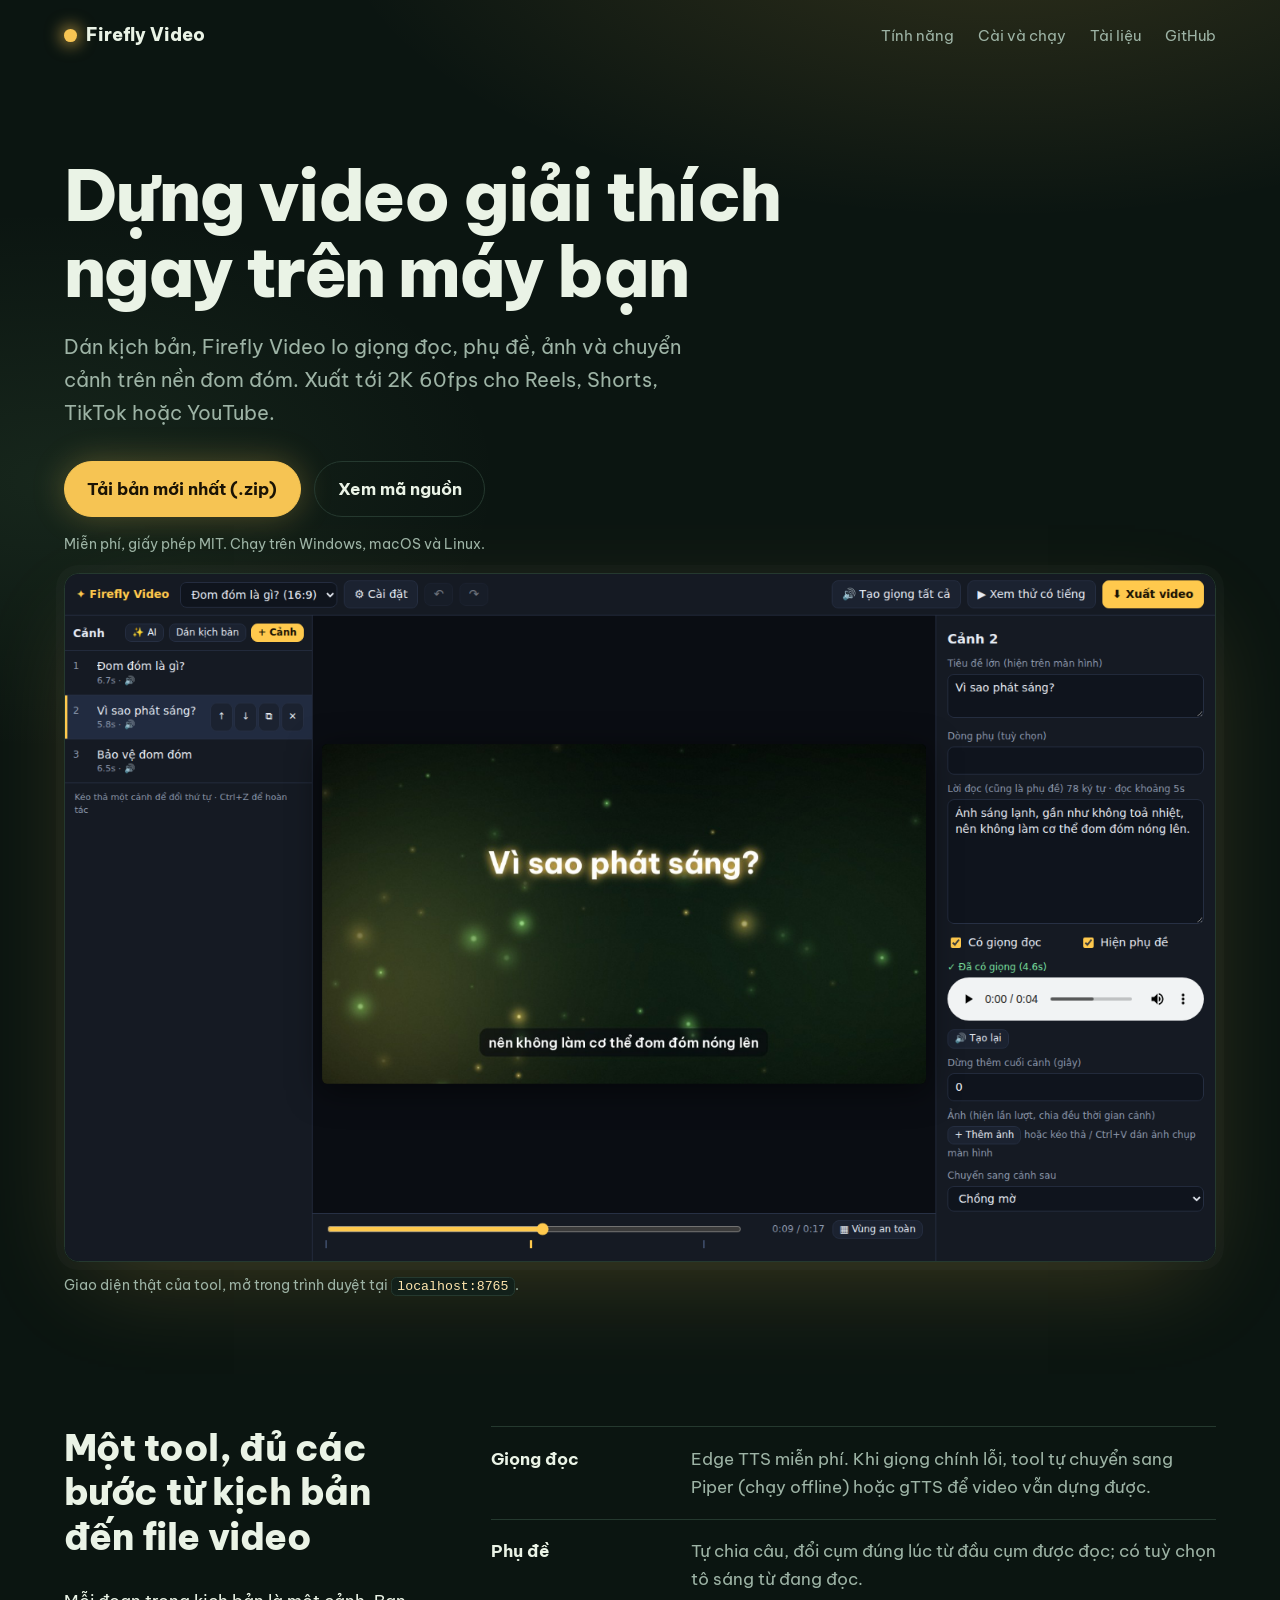
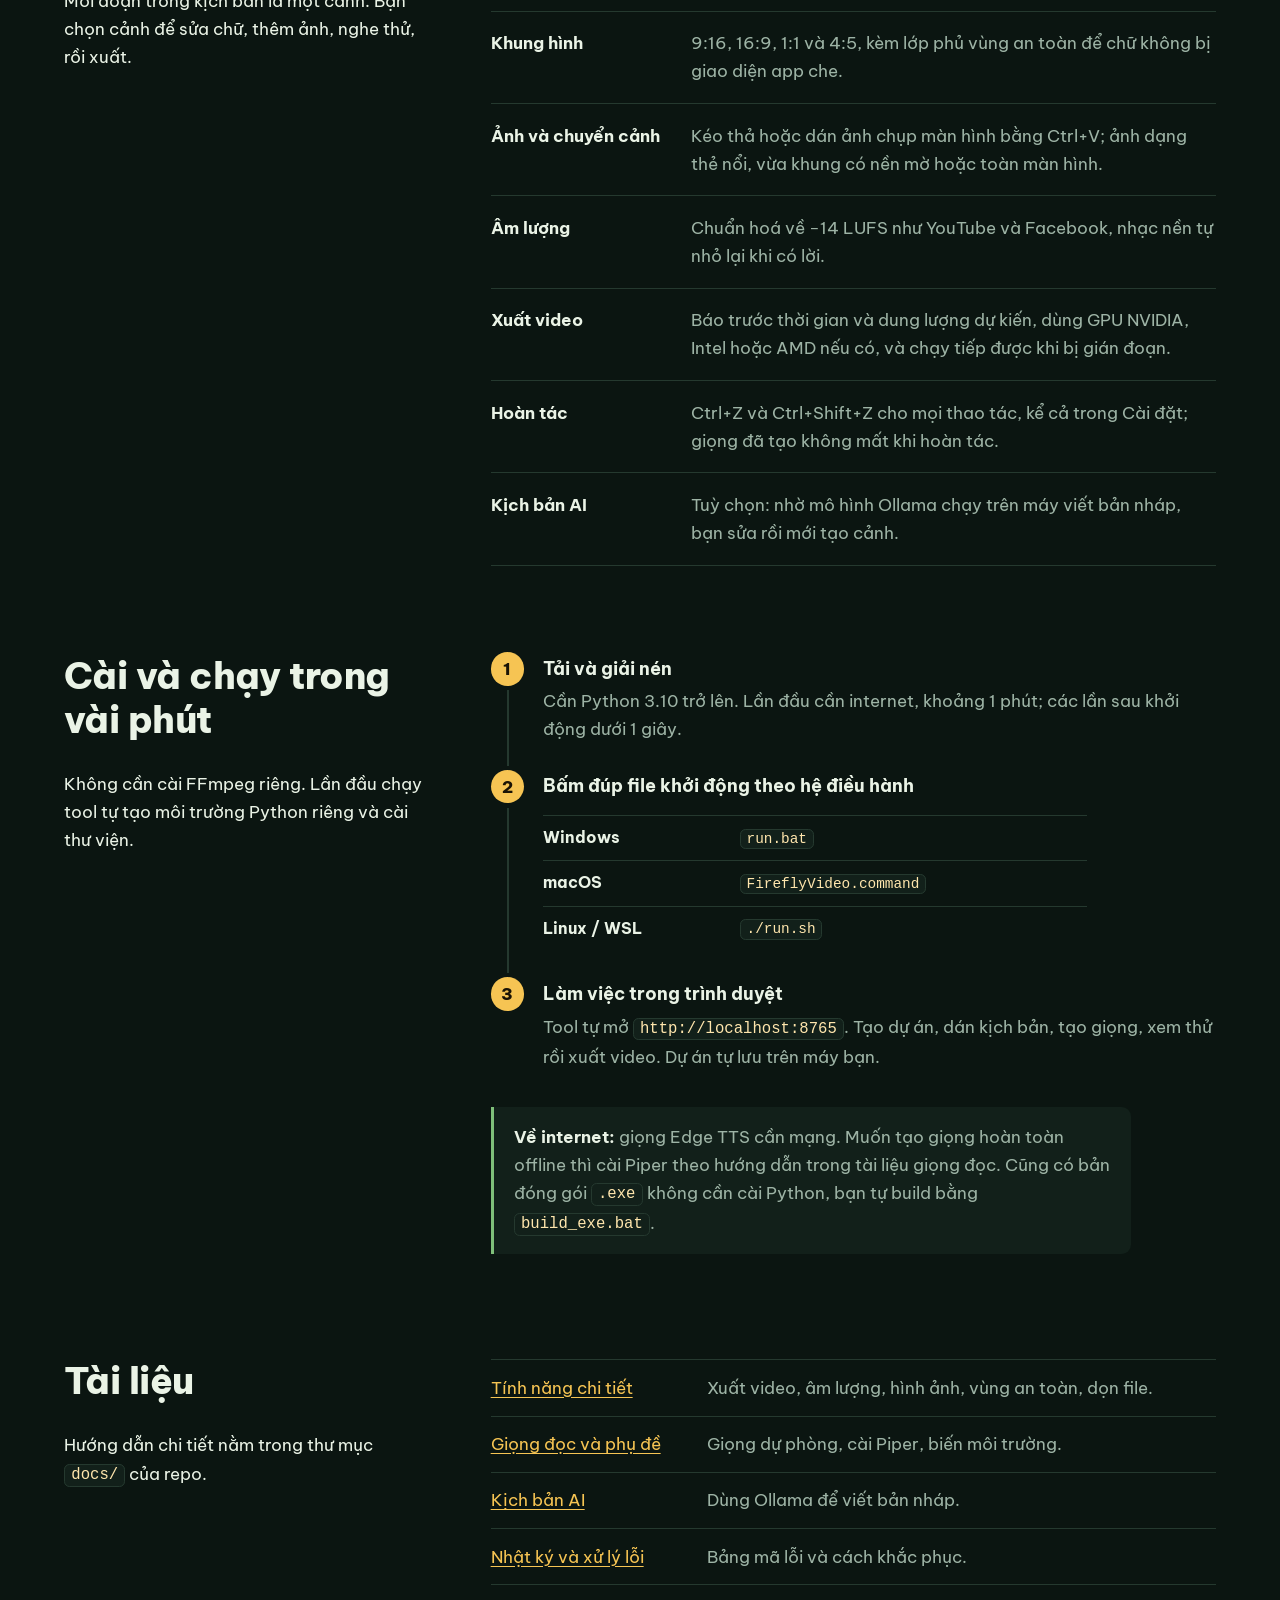
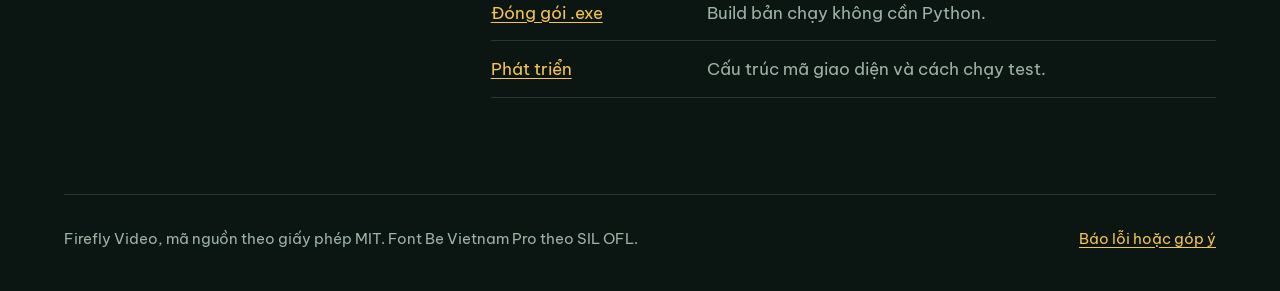
==== docs/index.html @ fb298bc4 "Add files via upload" ====
<!DOCTYPE html>
<html lang="vi">
<head>
<meta charset="utf-8">
<meta name="viewport" content="width=device-width, initial-scale=1">
<title>Firefly Video – dựng video giải thích ngay trên máy bạn</title>
<meta name="description" content="Dán kịch bản, Firefly Video lo giọng đọc, phụ đề, ảnh và chuyển cảnh trên nền đom đóm. Chạy trên máy bạn, xuất tới 2K 60fps. Mã nguồn mở, giấy phép MIT.">
<link rel="icon" href="data:image/svg+xml,%3Csvg xmlns='http://www.w3.org/2000/svg' viewBox='0 0 32 32'%3E%3Ccircle cx='16' cy='16' r='7' fill='%23f6c453'/%3E%3Ccircle cx='16' cy='16' r='13' fill='%23f6c453' opacity='.25'/%3E%3C/svg%3E">
<link rel="preconnect" href="https://fonts.googleapis.com">
<link rel="preconnect" href="https://fonts.gstatic.com" crossorigin>
<link rel="stylesheet" href="https://fonts.googleapis.com/css2?family=Be+Vietnam+Pro:wght@400;500;700;800&display=swap">
<style>
:root {
  --night: #0b1511; --soil: #12201a; --line: #25392f;
  --text: #eaf3e6; --muted: #9db3a5; --glow: #f6c453; --moss: #7fbf7a;
  color-scheme: dark;
}
* { box-sizing: border-box; }
html { scroll-behavior: smooth; }
body {
  margin: 0; background: var(--night); color: var(--text);
  font: 400 1.0625rem/1.65 "Be Vietnam Pro", system-ui, "Segoe UI", Roboto, sans-serif;
  background-image: radial-gradient(60rem 28rem at 78% -6rem, rgba(246,196,83,.16), transparent 70%),
                    radial-gradient(40rem 24rem at 4% 30rem, rgba(127,191,122,.10), transparent 70%);
  background-repeat: no-repeat;
}
a { color: var(--glow); text-underline-offset: .2em; }
a:hover { color: #ffe09a; }
:focus-visible { outline: 3px solid var(--glow); outline-offset: 3px; border-radius: 4px; }
.wrap { width: min(72rem, 100% - 2.5rem); margin-inline: auto; }
header.top { display: flex; justify-content: space-between; align-items: center; padding: 1.25rem 0; }
.brand { font-weight: 800; font-size: 1.15rem; color: var(--text); text-decoration: none; display: inline-flex; align-items: center; gap: .6rem; }
.brand i { width: .8rem; height: .8rem; border-radius: 50%; background: var(--glow); box-shadow: 0 0 .9rem .25rem rgba(246,196,83,.55); }
header.top nav { display: flex; gap: 1.5rem; font-size: .95rem; }
header.top nav a { color: var(--muted); text-decoration: none; }
header.top nav a:hover { color: var(--text); }

.hero { padding: clamp(2.5rem, 7vw, 5.5rem) 0 2.5rem; }
h1 { font-weight: 800; font-size: clamp(2.35rem, 6.2vw, 4.4rem); line-height: 1.08; letter-spacing: -.025em; margin: 0 0 1.25rem; max-width: 15em; text-wrap: balance; }
.lead { font-size: clamp(1.05rem, 2vw, 1.25rem); color: var(--muted); max-width: 40rem; margin: 0 0 2rem; }
.actions { display: flex; flex-wrap: wrap; gap: .85rem; }
.btn { display: inline-block; padding: .8rem 1.4rem; border-radius: 999px; font-weight: 700; text-decoration: none; border: 1.5px solid var(--line); color: var(--text); }
.btn:hover { border-color: var(--muted); color: var(--text); }
.btn.main { background: var(--glow); border-color: var(--glow); color: #1a1305; box-shadow: 0 0 2rem rgba(246,196,83,.28); }
.btn.main:hover { background: #ffd978; border-color: #ffd978; color: #1a1305; }
.small { color: var(--muted); font-size: .9rem; margin: 1rem 0 0; }

.shot { margin: 1rem 0 0; }
.shot img { display: block; width: 100%; height: auto; border-radius: .9rem; border: 1px solid var(--line); box-shadow: 0 2rem 6rem -1.5rem rgba(246,196,83,.22), 0 0 0 .5rem rgba(255,255,255,.02); }
.shot figcaption { color: var(--muted); font-size: .9rem; margin-top: .8rem; }

section { padding: clamp(3rem, 7vw, 5.5rem) 0 0; }
h2 { font-size: clamp(1.6rem, 3.4vw, 2.3rem); line-height: 1.2; letter-spacing: -.015em; margin: 0 0 1.75rem; font-weight: 800; }
.split { display: grid; grid-template-columns: 1fr 2fr; gap: 2rem 4rem; }
@media (max-width: 52rem) { .split { grid-template-columns: 1fr; } header.top nav { display: none; } }
.split > p { color: var(--muted); margin: 0; max-width: 24rem; }

dl.feat { margin: 0; }
dl.feat div { display: grid; grid-template-columns: 11rem 1fr; gap: .25rem 1.5rem; padding: 1.1rem 0; border-top: 1px solid var(--line); }
dl.feat div:last-child { border-bottom: 1px solid var(--line); }
dl.feat dt { font-weight: 700; }
dl.feat dd { margin: 0; color: var(--muted); }
@media (max-width: 40rem) { dl.feat div { grid-template-columns: 1fr; } }

ol.steps { list-style: none; margin: 0; padding: 0; counter-reset: s; }
ol.steps > li { counter-increment: s; position: relative; padding: 0 0 1.75rem 3.25rem; }
ol.steps > li::before { content: counter(s); position: absolute; left: 0; top: -.1rem; width: 2.1rem; height: 2.1rem; border-radius: 50%; background: var(--glow); color: #1a1305; font-weight: 800; display: grid; place-items: center; }
ol.steps > li:not(:last-child)::after { content: ""; position: absolute; left: 1.02rem; top: 2.3rem; bottom: .35rem; width: 2px; background: var(--line); }
ol.steps h3 { margin: 0 0 .3rem; font-size: 1.1rem; }
ol.steps p { margin: 0; color: var(--muted); }
table.os { border-collapse: collapse; margin: .9rem 0 0; font-size: .98rem; width: 100%; max-width: 34rem; }
table.os th, table.os td { text-align: left; padding: .55rem 1rem .55rem 0; border-top: 1px solid var(--line); font-weight: 400; }
table.os th { color: var(--text); font-weight: 700; white-space: nowrap; }
code { font-family: ui-monospace, "Cascadia Code", Menlo, Consolas, monospace; font-size: .92em; background: var(--soil); border: 1px solid var(--line); padding: .08em .4em; border-radius: .35rem; color: #ffe6ad; }
.note { background: var(--soil); border-left: 3px solid var(--moss); padding: 1rem 1.25rem; border-radius: 0 .6rem .6rem 0; color: var(--muted); margin-top: .5rem; max-width: 40rem; }
.note b { color: var(--text); }

ul.docs { list-style: none; margin: 0; padding: 0; }
ul.docs li { padding: .85rem 0; border-top: 1px solid var(--line); display: grid; grid-template-columns: 12rem 1fr; gap: .25rem 1.5rem; }
ul.docs li:last-child { border-bottom: 1px solid var(--line); }
ul.docs span { color: var(--muted); }
@media (max-width: 40rem) { ul.docs li { grid-template-columns: 1fr; } }

footer { margin-top: clamp(3.5rem, 8vw, 6rem); border-top: 1px solid var(--line); padding: 2rem 0 3rem; color: var(--muted); font-size: .92rem; display: flex; flex-wrap: wrap; gap: .5rem 2rem; justify-content: space-between; }
@media (prefers-reduced-motion: reduce) { html { scroll-behavior: auto; } }
</style>
</head>
<body>
<div class="wrap">
  <header class="top">
    <a class="brand" href="#"><i aria-hidden="true"></i>Firefly Video</a>
    <nav aria-label="Điều hướng">
      <a href="#tinh-nang">Tính năng</a>
      <a href="#cai-dat">Cài và chạy</a>
      <a href="#tai-lieu">Tài liệu</a>
      <a href="https://github.com/ndhn27/firefly">GitHub</a>
    </nav>
  </header>

  <main>
    <div class="hero">
      <h1>Dựng video giải thích ngay trên máy bạn</h1>
      <p class="lead">Dán kịch bản, Firefly Video lo giọng đọc, phụ đề, ảnh và chuyển cảnh trên nền đom đóm. Xuất tới 2K 60fps cho Reels, Shorts, TikTok hoặc YouTube.</p>
      <div class="actions">
        <a class="btn main" href="https://github.com/ndhn27/firefly/archive/refs/heads/main.zip">Tải bản mới nhất (.zip)</a>
        <a class="btn" href="https://github.com/ndhn27/firefly">Xem mã nguồn</a>
      </div>
      <p class="small">Miễn phí, giấy phép MIT. Chạy trên Windows, macOS và Linux.</p>

      <figure class="shot">
        <img src="screenshot.png" width="1440" height="860" alt="Giao diện Firefly Video: danh sách cảnh bên trái, khung xem trước có tiêu đề và phụ đề ở giữa, khung chỉnh sửa cảnh bên phải">
        <figcaption>Giao diện thật của tool, mở trong trình duyệt tại <code>localhost:8765</code>.</figcaption>
      </figure>
    </div>

    <section id="tinh-nang">
      <div class="split">
        <div>
          <h2>Một tool, đủ các bước từ kịch bản đến file video</h2>
          <p>Mỗi đoạn trong kịch bản là một cảnh. Bạn chọn cảnh để sửa chữ, thêm ảnh, nghe thử, rồi xuất.</p>
        </div>
        <dl class="feat">
          <div><dt>Giọng đọc</dt><dd>Edge TTS miễn phí. Khi giọng chính lỗi, tool tự chuyển sang Piper (chạy offline) hoặc gTTS để video vẫn dựng được.</dd></div>
          <div><dt>Phụ đề</dt><dd>Tự chia câu, đổi cụm đúng lúc từ đầu cụm được đọc; có tuỳ chọn tô sáng từ đang đọc.</dd></div>
          <div><dt>Khung hình</dt><dd>9:16, 16:9, 1:1 và 4:5, kèm lớp phủ vùng an toàn để chữ không bị giao diện app che.</dd></div>
          <div><dt>Ảnh và chuyển cảnh</dt><dd>Kéo thả hoặc dán ảnh chụp màn hình bằng Ctrl+V; ảnh dạng thẻ nổi, vừa khung có nền mờ hoặc toàn màn hình.</dd></div>
          <div><dt>Âm lượng</dt><dd>Chuẩn hoá về −14 LUFS như YouTube và Facebook, nhạc nền tự nhỏ lại khi có lời.</dd></div>
          <div><dt>Xuất video</dt><dd>Báo trước thời gian và dung lượng dự kiến, dùng GPU NVIDIA, Intel hoặc AMD nếu có, và chạy tiếp được khi bị gián đoạn.</dd></div>
          <div><dt>Hoàn tác</dt><dd>Ctrl+Z và Ctrl+Shift+Z cho mọi thao tác, kể cả trong Cài đặt; giọng đã tạo không mất khi hoàn tác.</dd></div>
          <div><dt>Kịch bản AI</dt><dd>Tuỳ chọn: nhờ mô hình Ollama chạy trên máy viết bản nháp, bạn sửa rồi mới tạo cảnh.</dd></div>
        </dl>
      </div>
    </section>

    <section id="cai-dat">
      <div class="split">
        <div>
          <h2>Cài và chạy trong vài phút</h2>
          <p>Không cần cài FFmpeg riêng. Lần đầu chạy tool tự tạo môi trường Python riêng và cài thư viện.</p>
        </div>
        <div>
          <ol class="steps">
            <li>
              <h3>Tải và giải nén</h3>
              <p>Cần Python 3.10 trở lên. Lần đầu cần internet, khoảng 1 phút; các lần sau khởi động dưới 1 giây.</p>
            </li>
            <li>
              <h3>Bấm đúp file khởi động theo hệ điều hành</h3>
              <table class="os">
                <tr><th>Windows</th><td><code>run.bat</code></td></tr>
                <tr><th>macOS</th><td><code>FireflyVideo.command</code></td></tr>
                <tr><th>Linux / WSL</th><td><code>./run.sh</code></td></tr>
              </table>
            </li>
            <li>
              <h3>Làm việc trong trình duyệt</h3>
              <p>Tool tự mở <code>http://localhost:8765</code>. Tạo dự án, dán kịch bản, tạo giọng, xem thử rồi xuất video. Dự án tự lưu trên máy bạn.</p>
            </li>
          </ol>
          <p class="note"><b>Về internet:</b> giọng Edge TTS cần mạng. Muốn tạo giọng hoàn toàn offline thì cài Piper theo hướng dẫn trong tài liệu giọng đọc. Cũng có bản đóng gói <code>.exe</code> không cần cài Python, bạn tự build bằng <code>build_exe.bat</code>.</p>
        </div>
      </div>
    </section>

    <section id="tai-lieu">
      <div class="split">
        <div>
          <h2>Tài liệu</h2>
          <p>Hướng dẫn chi tiết nằm trong thư mục <code>docs/</code> của repo.</p>
        </div>
        <ul class="docs">
          <li><a href="https://github.com/ndhn27/firefly/blob/main/docs/features.md">Tính năng chi tiết</a><span>Xuất video, âm lượng, hình ảnh, vùng an toàn, dọn file.</span></li>
          <li><a href="https://github.com/ndhn27/firefly/blob/main/docs/tts.md">Giọng đọc và phụ đề</a><span>Giọng dự phòng, cài Piper, biến môi trường.</span></li>
          <li><a href="https://github.com/ndhn27/firefly/blob/main/docs/ai-script.md">Kịch bản AI</a><span>Dùng Ollama để viết bản nháp.</span></li>
          <li><a href="https://github.com/ndhn27/firefly/blob/main/docs/troubleshooting.md">Nhật ký và xử lý lỗi</a><span>Bảng mã lỗi và cách khắc phục.</span></li>
          <li><a href="https://github.com/ndhn27/firefly/blob/main/docs/packaging.md">Đóng gói .exe</a><span>Build bản chạy không cần Python.</span></li>
          <li><a href="https://github.com/ndhn27/firefly/blob/main/docs/development.md">Phát triển</a><span>Cấu trúc mã giao diện và cách chạy test.</span></li>
        </ul>
      </div>
    </section>
  </main>

  <footer>
    <span>Firefly Video, mã nguồn theo giấy phép MIT. Font Be Vietnam Pro theo SIL OFL.</span>
    <a href="https://github.com/ndhn27/firefly/issues">Báo lỗi hoặc góp ý</a>
  </footer>
</div>
</body>
</html>
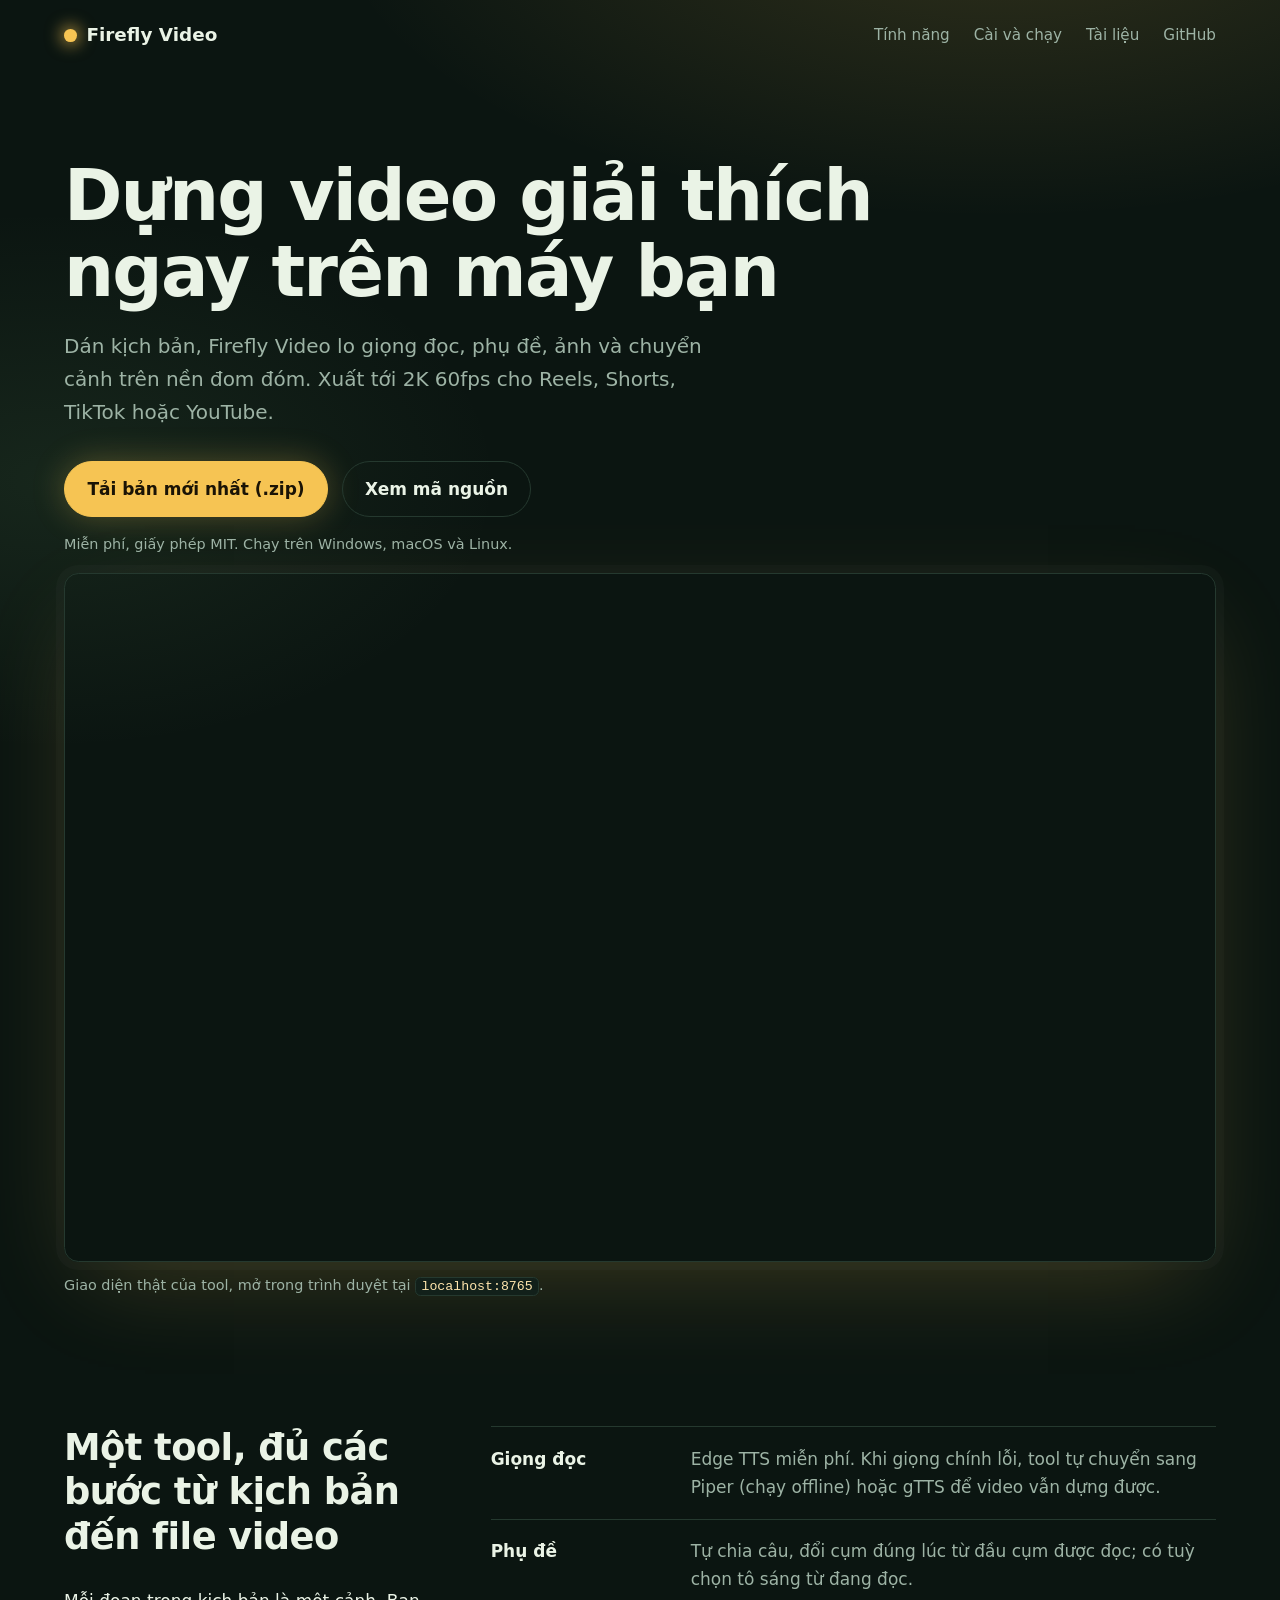
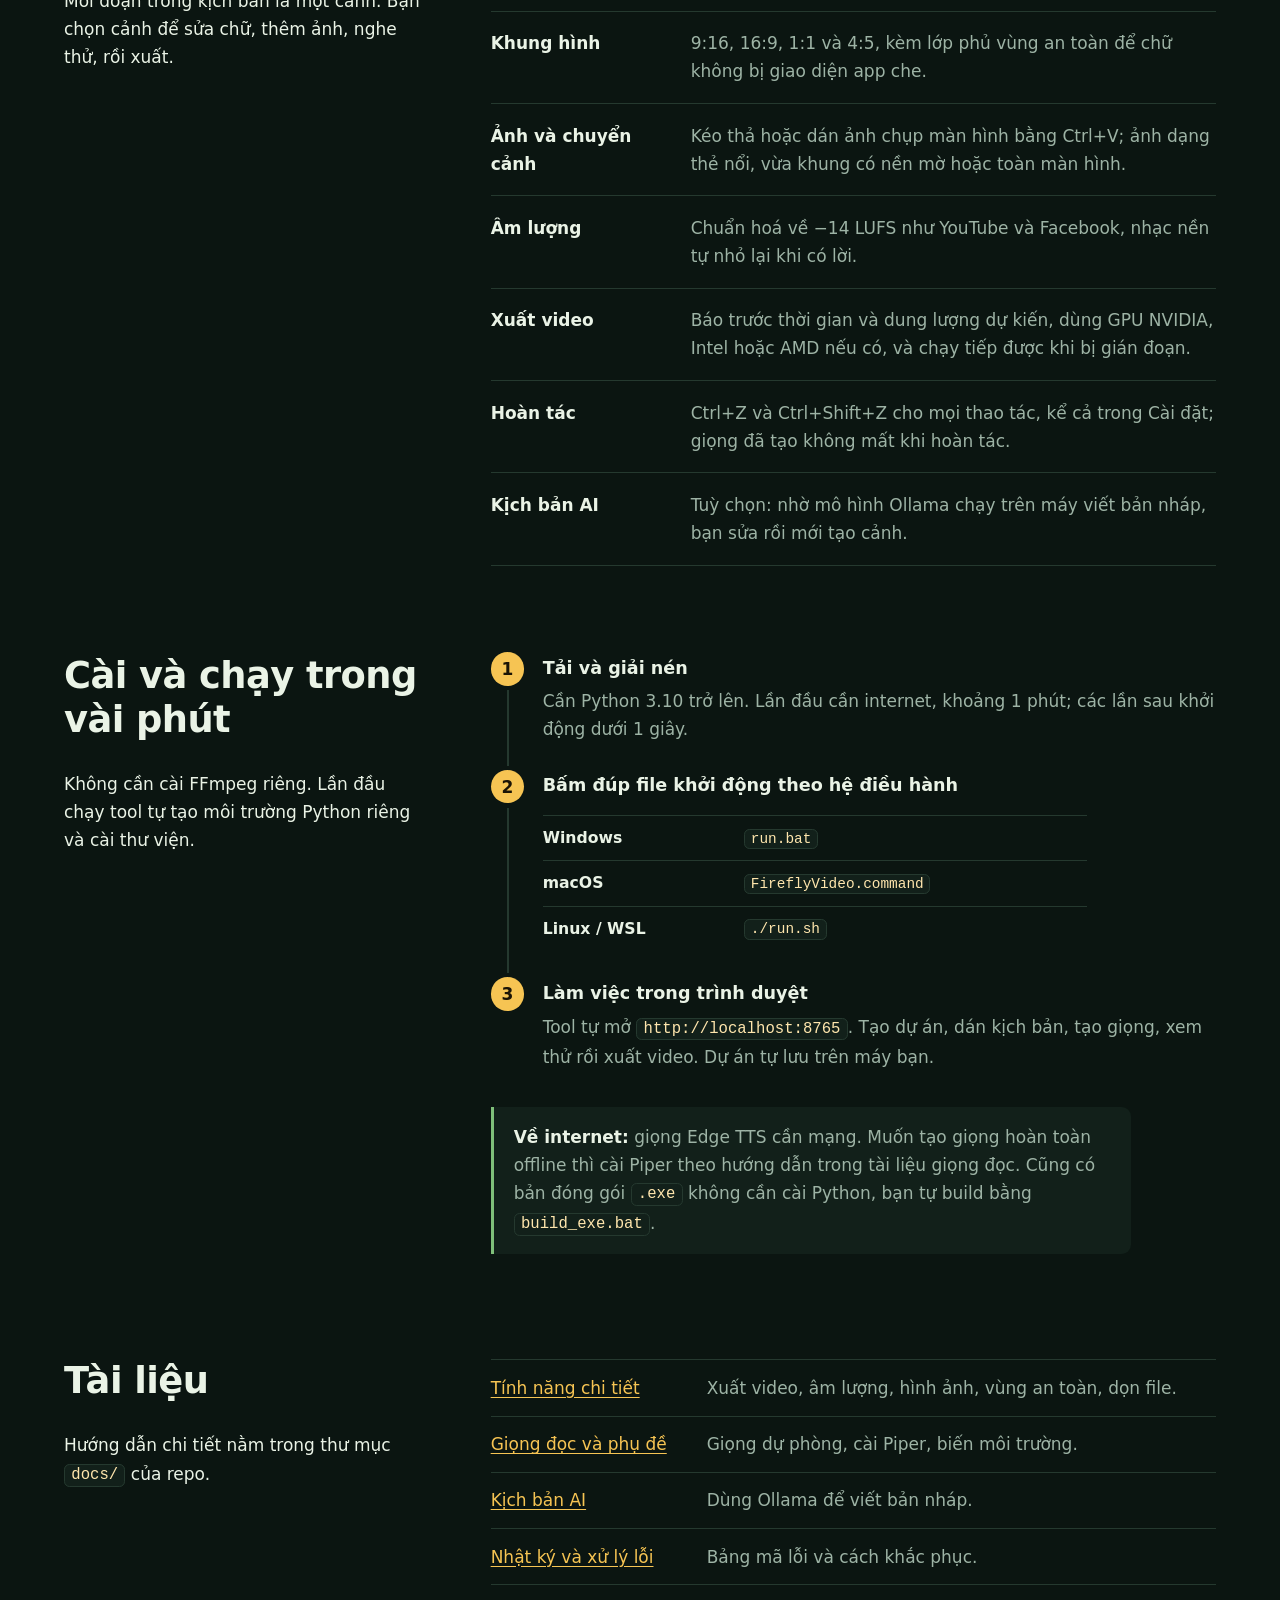
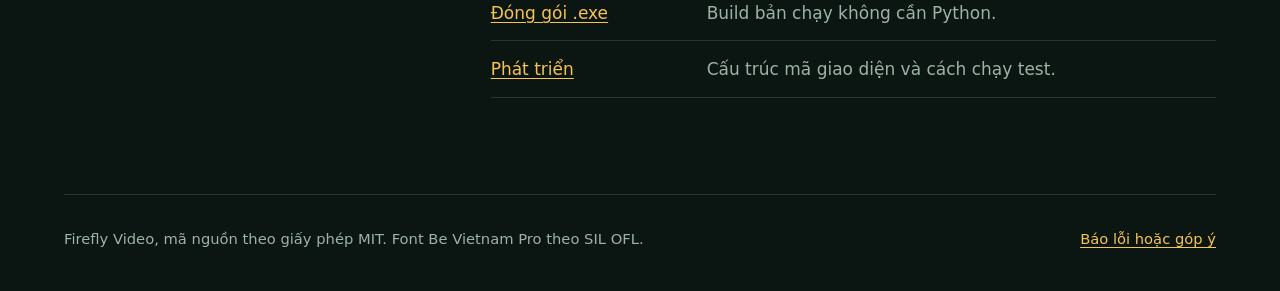
==== commit 007b4489: "Add files via upload" ====
--- a/docs/index.html
+++ b/docs/index.html
@@ -5,11 +5,24 @@
 <meta name="viewport" content="width=device-width, initial-scale=1">
 <title>Firefly Video – dựng video giải thích ngay trên máy bạn</title>
 <meta name="description" content="Dán kịch bản, Firefly Video lo giọng đọc, phụ đề, ảnh và chuyển cảnh trên nền đom đóm. Chạy trên máy bạn, xuất tới 2K 60fps. Mã nguồn mở, giấy phép MIT.">
+<link rel="canonical" href="https://ndhn27.github.io/firefly/">
+<meta property="og:type" content="website">
+<meta property="og:site_name" content="Firefly Video">
+<meta property="og:locale" content="vi_VN">
+<meta property="og:url" content="https://ndhn27.github.io/firefly/">
+<meta property="og:title" content="Firefly Video – dựng video giải thích ngay trên máy bạn">
+<meta property="og:description" content="Dán kịch bản, Firefly Video lo giọng đọc, phụ đề, ảnh và chuyển cảnh trên nền đom đóm. Chạy trên máy bạn, xuất tới 2K 60fps. Mã nguồn mở, giấy phép MIT.">
+<meta property="og:image" content="https://ndhn27.github.io/firefly/screenshot.png">
+<meta property="og:image:width" content="1440">
+<meta property="og:image:height" content="860">
+<meta property="og:image:alt" content="Giao diện Firefly Video">
+<meta name="twitter:card" content="summary_large_image">
 <link rel="icon" href="data:image/svg+xml,%3Csvg xmlns='http://www.w3.org/2000/svg' viewBox='0 0 32 32'%3E%3Ccircle cx='16' cy='16' r='7' fill='%23f6c453'/%3E%3Ccircle cx='16' cy='16' r='13' fill='%23f6c453' opacity='.25'/%3E%3C/svg%3E">
-<link rel="preconnect" href="https://fonts.googleapis.com">
-<link rel="preconnect" href="https://fonts.gstatic.com" crossorigin>
-<link rel="stylesheet" href="https://fonts.googleapis.com/css2?family=Be+Vietnam+Pro:wght@400;500;700;800&display=swap">
+<link rel="preload" href="fonts/BeVietnamPro-Regular.woff2" as="font" type="font/woff2" crossorigin>
+<link rel="preload" href="fonts/BeVietnamPro-Bold.woff2" as="font" type="font/woff2" crossorigin>
 <style>
+@font-face { font-family: "Be Vietnam Pro"; font-style: normal; font-weight: 400 500; font-display: swap; src: url("fonts/BeVietnamPro-Regular.woff2") format("woff2"); }
+@font-face { font-family: "Be Vietnam Pro"; font-style: normal; font-weight: 700 800; font-display: swap; src: url("fonts/BeVietnamPro-Bold.woff2") format("woff2"); }
 :root {
   --night: #0b1511; --soil: #12201a; --line: #25392f;
   --text: #eaf3e6; --muted: #9db3a5; --glow: #f6c453; --moss: #7fbf7a;
@@ -108,7 +121,7 @@
       <p class="small">Miễn phí, giấy phép MIT. Chạy trên Windows, macOS và Linux.</p>
 
       <figure class="shot">
-        <img src="screenshot.png" width="1440" height="860" alt="Giao diện Firefly Video: danh sách cảnh bên trái, khung xem trước có tiêu đề và phụ đề ở giữa, khung chỉnh sửa cảnh bên phải">
+        <img src="screenshot.png" srcset="screenshot-720.webp 720w, screenshot-1440.webp 1440w" sizes="(min-width: 77.5rem) 72rem, calc(100vw - 2.5rem)" fetchpriority="high" decoding="async" width="1440" height="860" alt="Giao diện Firefly Video: danh sách cảnh bên trái, khung xem trước có tiêu đề và phụ đề ở giữa, khung chỉnh sửa cảnh bên phải">
         <figcaption>Giao diện thật của tool, mở trong trình duyệt tại <code>localhost:8765</code>.</figcaption>
       </figure>
     </div>
